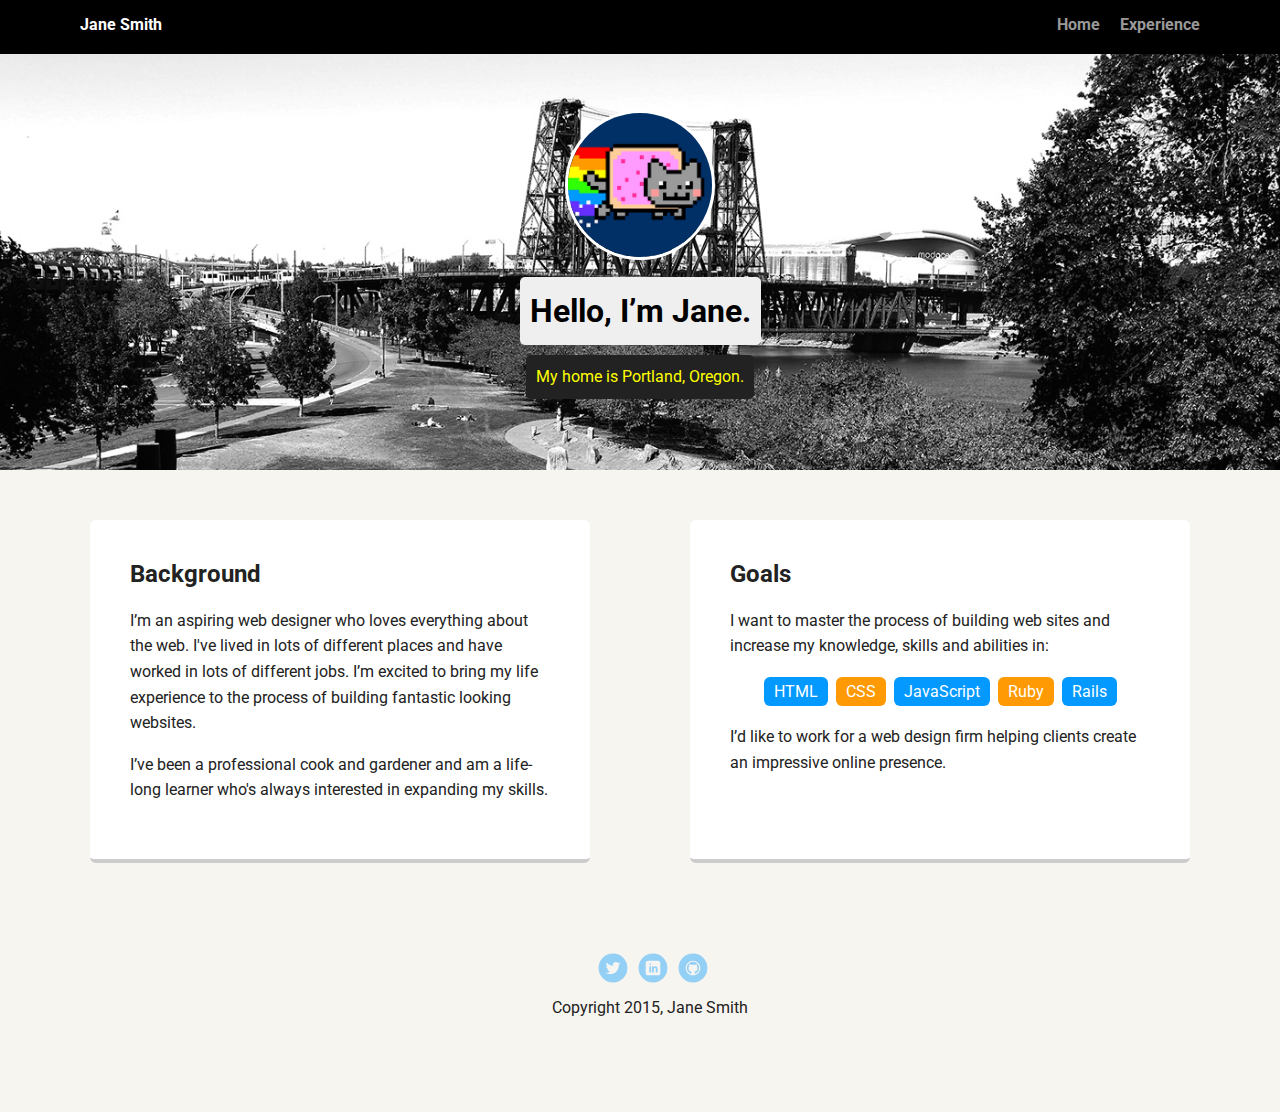
==== index.html @ 6f900d85 "starter file added" ====
<!doctype html>
<html lang="en">
<head>
  <meta charset="utf-8">
  <title>Jane Smith's Profile</title>
  <meta name="viewport" content="width=device-width, initial-scale=1.0">
  <link rel="stylesheet" href="styles.css">
  <link href="https://fonts.googleapis.com/css?family=Muli%7CRoboto:400,300,500,700,900" rel="stylesheet"></head>
  <body>

    <div class="main-nav">
        <ul class="nav">
          <li class="name">Jane Smith</li>
          <li><a href="#">Home</a></li>
          <li><a href="#">Experience</a></li>
        </ul>
    </div>

    <header>
      <img src="images/me.png" alt="Drawing of Jane Smith" class="profile-image">
      <h1 class="tag name">Hello, I’m Jane.</h1>
      <p class="tag location">My home is Portland, Oregon.</p>
    </header>

    <main class="flex">
      <div class="card">
        <h2>Background</h2>
        <p>I’m an aspiring web designer who loves everything about the web. I've lived in lots of different places and have worked in lots of different jobs. I’m excited to bring my life experience to the process of building fantastic looking websites.</p>
        <p>I’ve been a professional cook and gardener and am a life-long learner who's always interested in expanding my skills.</p>
      </div> 

      <div class="card">
        <h2>Goals</h2>
        <p>I want to master the process of building web sites and increase my knowledge, skills and abilities in:</p>
        <ul class="skills">
          <li>HTML</li>
          <li>CSS</li>
          <li>JavaScript</li>
          <li>Ruby</li>
          <li>Rails</li>
        </ul>
        <p>I’d like to work for a web design firm helping clients create an impressive online presence.</p>
      </div> 

    </main>
    <footer>
      <ul>
        <li><a href="#" class="social twitter">Twitter</a></li>
        <li><a href="#" class="social linkedin">LinkedIn</a></li>
        <li><a href="#" class="social github">Github</a></li>
      </ul>
      <p class="copyright">Copyright 2015, Jane Smith</p>
    </footer>
  </body>
  </html>
---- styles.css ----
/* Global Layout Set-up */
* { 
  box-sizing: border-box;
}
  
body {
  margin: 0;
  padding: 0;
  text-align: center;
  font-family: 'Roboto', sans-serif;
  color: #222;
  background: #f7f5f0;
}
/* Link Styles */

a {
  text-decoration: none;
  color: #999;
}
a:hover {
  color: #6633ff;
}

/* Section Styles */

.main-nav {
  width: 100%;
  background: black;
  min-height: 30px;
  padding: 10px;
  position: fixed;
  text-align: center;
}
.nav {
  display: flex;
  justify-content: space-around;
  font-weight: 700;
  list-style-type: none;
  margin: 0 auto;
  padding: 0;
}

.nav .name {
    display: block;
    margin-right: auto;
    color: white;
}
.nav li {
  padding: 5px 10px 10px 10px;
}
.nav a {
  transition: all .5s;
}
.nav a:hover {
  color: white
}

header {
  text-align: center;
  background: url('images/portland.jpg') no-repeat top center ;
  background-size: cover;
  overflow: hidden;
  padding-top: 60px;
}
header {
  line-height: 1.5;
}
header .profile-image {
  margin-top: 50px;
  width: 150px;
  height: 150px;
  border-radius: 50%;
  border: 3px solid white;
  transition: all .5s;
}
header .profile-image:hover {
  transform: scale(1.2) rotate(5deg);
}
.tag {
  background-color: #efefef;
  color: black;
  padding: 10px;
  border-radius: 5px;
  display: table;
  margin: 10px auto;
} 
.location {
  background-color: #222;
  color: yellow;
}
.card {
  margin: 30px;
  padding: 20px 40px 40px;
  max-width: 500px;
  text-align: left;
  background: #fff;
  border-bottom: 4px solid #ccc;
  border-radius: 6px;
  transition: all .5s;
}
.card:hover {
  border-color: #ff99ff;
}

ul.skills {
  padding: 0;
  text-align: center;
}

.skills li {
  border-radius: 6px;
  display: inline-block;
  background: #ff9904;
  color: white;
  padding: 5px 10px;
  margin: 2px;
}

.skills li:nth-child(odd) {
  background: #0399ff;
}

footer {
  width: 100%;
  min-height: 30px;
  padding: 20px 0 40px 20px;
}

footer .copyright {
  top: -8px;
  font-size: .75em;
}

footer ul {
  list-style-type: none;
  margin: 0;
  padding: 0;
}

footer ul li {
  display: inline-block;
}

a.social {
  display: inline-block;
  text-indent: -9999px;
  margin-left: 5px;
  width: 30px;
  height: 30px;
  background-size: 30px 30px;
  opacity: .4;
  transition: all .5s;
}
a.twitter {
  background-image: url(images/twitter.svg);
}
a.linkedin {
  background-image: url(images/linkedin.svg);
}
a.github {
  background-image: url(images/github.svg);
}
a.social:hover {
  opacity: 1;
}
.clearfix {
  clear: both;
}

/* Styles for larger screens */
@media screen and (min-width: 720px) {
  
  .flex {
      display: -ms-flexbox;      /* TWEENER - IE 10 */
      display: flex; 
      max-width: 1200px;
      -ms-flex-pack: distribute;
      justify-content: space-around;
      margin: 0 auto;
  }

  header {
    min-height: 470px;
  }

  .nav {
    max-width: 1200px;
    padding: 0 30px;
  }


  main {
    padding-top: 20px;
  }

  main p {
    line-height: 1.6em;
  }

  footer {
    font-size: 1.3em;
    max-width: 1200px;
    margin: 40px auto;
  }

}
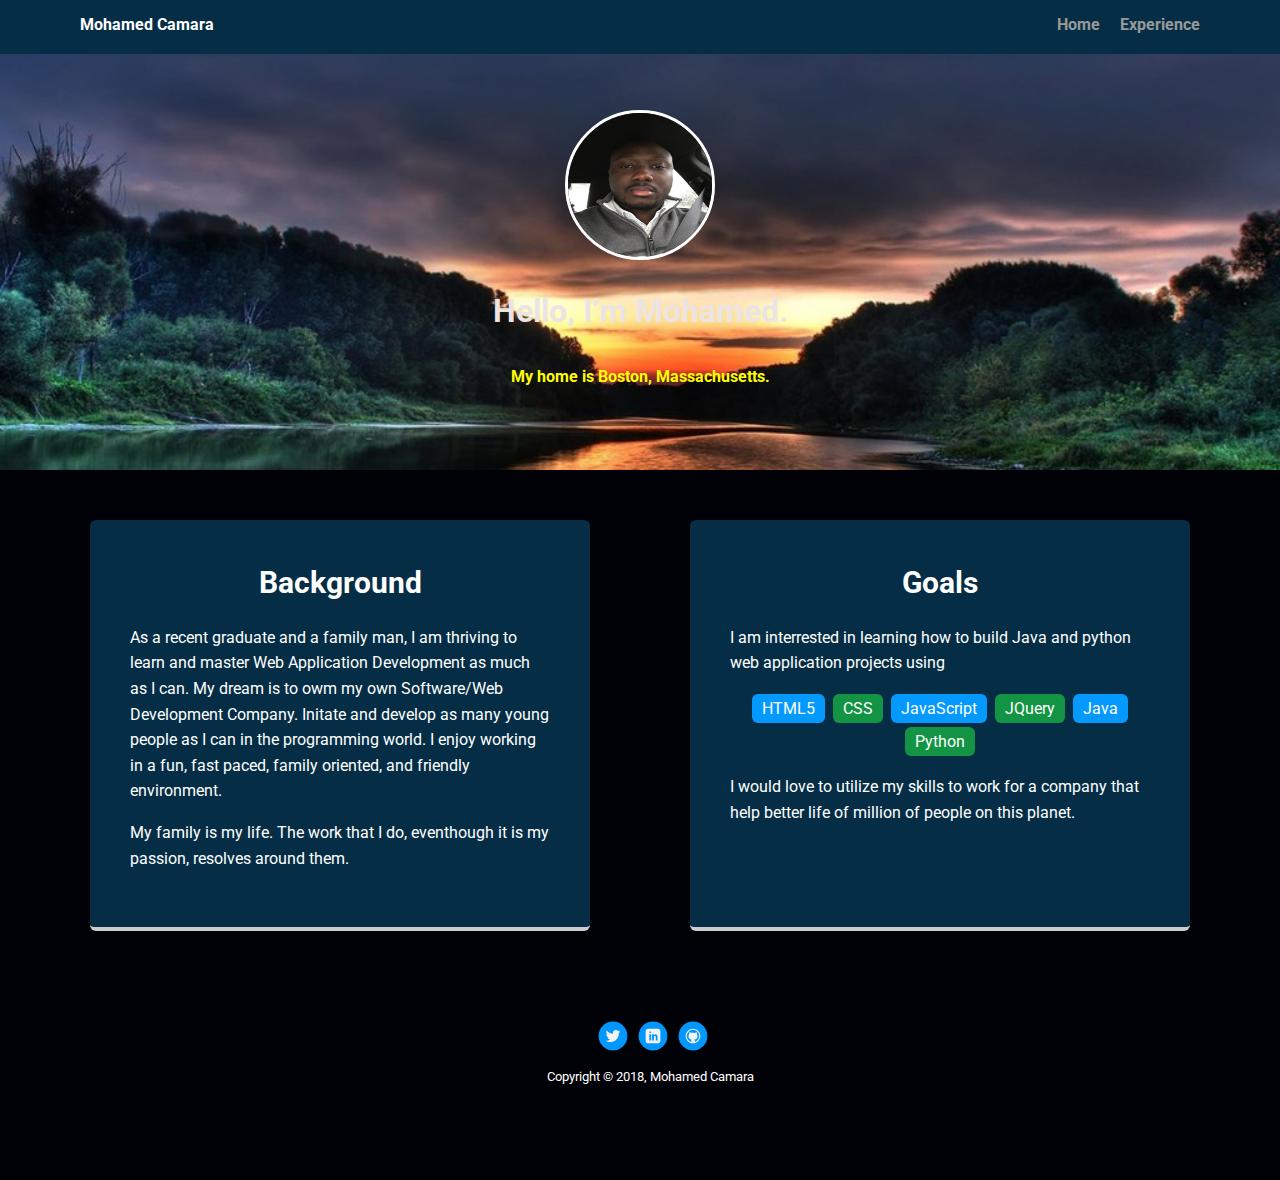
==== commit 80d26f54: "added experience page and css" ====
--- a/index.html
+++ b/index.html
@@ -2,7 +2,7 @@
 <html lang="en">
 <head>
   <meta charset="utf-8">
-  <title>Jane Smith's Profile</title>
+  <title>Mohamed Camara's Profile</title>
   <meta name="viewport" content="width=device-width, initial-scale=1.0">
   <link rel="stylesheet" href="styles.css">
   <link href="https://fonts.googleapis.com/css?family=Muli%7CRoboto:400,300,500,700,900" rel="stylesheet"></head>
@@ -10,46 +10,47 @@
 
     <div class="main-nav">
         <ul class="nav">
-          <li class="name">Jane Smith</li>
-          <li><a href="#">Home</a></li>
-          <li><a href="#">Experience</a></li>
+          <li class="name">Mohamed Camara</li>
+          <li><a href="index.html">Home</a></li>
+          <li><a href="experience.html">Experience</a></li>
         </ul>
     </div>
 
     <header>
-      <img src="images/me.png" alt="Drawing of Jane Smith" class="profile-image">
-      <h1 class="tag name">Hello, I’m Jane.</h1>
-      <p class="tag location">My home is Portland, Oregon.</p>
+      <img src="images/profile.jpg" alt="Picture of me driving" class="profile-image">
+      <h1 class="tag name">Hello, I’m Mohamed.</h1>
+      <p class="tag location">My home is Boston, Massachusetts.</p>
     </header>
 
     <main class="flex">
       <div class="card">
         <h2>Background</h2>
-        <p>I’m an aspiring web designer who loves everything about the web. I've lived in lots of different places and have worked in lots of different jobs. I’m excited to bring my life experience to the process of building fantastic looking websites.</p>
-        <p>I’ve been a professional cook and gardener and am a life-long learner who's always interested in expanding my skills.</p>
+        <p>As a recent graduate and a family man, I am thriving to learn and master Web Application Development as much as I can. My dream is to owm my own Software/Web Development Company. Initate and develop as many young people as I can in the programming world. I enjoy working in a fun, fast paced, family oriented, and friendly environment.</p> 
+          <p>My family is my life. The work that I do, eventhough it is my passion, resolves around them.</p>
       </div> 
 
       <div class="card">
         <h2>Goals</h2>
-        <p>I want to master the process of building web sites and increase my knowledge, skills and abilities in:</p>
+        <p>I am interrested in learning how to build Java and python web application projects using </p>
         <ul class="skills">
-          <li>HTML</li>
+          <li>HTML5</li>
           <li>CSS</li>
           <li>JavaScript</li>
-          <li>Ruby</li>
-          <li>Rails</li>
+          <li>JQuery</li>
+          <li>Java</li>
+          <li>Python</li>
         </ul>
-        <p>I’d like to work for a web design firm helping clients create an impressive online presence.</p>
+        <p>I would love to utilize my skills to work for a company that help better life of million of people on this planet.</p>
       </div> 
 
     </main>
     <footer>
       <ul>
-        <li><a href="#" class="social twitter">Twitter</a></li>
-        <li><a href="#" class="social linkedin">LinkedIn</a></li>
-        <li><a href="#" class="social github">Github</a></li>
+        <li><a href="https://twitter.com/_MohamedCamara" target="_blank" class="social twitter">Twitter</a></li>
+        <li><a href="https://www.linkedin.com/in/mohamed-camara-6aa3156b" target="_blank" class="social linkedin">LinkedIn</a></li>
+        <li><a href="https://github.com/tontonmac" target="_blank" class="social github">Github</a></li>
       </ul>
-      <p class="copyright">Copyright 2015, Jane Smith</p>
+      <p class="copyright"><small>Copyright &copy; 2018, Mohamed Camara</small></p>
     </footer>
   </body>
   </html>
--- a/styles.css
+++ b/styles.css
@@ -8,8 +8,9 @@
   padding: 0;
   text-align: center;
   font-family: 'Roboto', sans-serif;
-  color: #222;
-  background: #f7f5f0;
+  color: white;
+  /* background: #1f1e1d; */
+  background: #000007;
 }
 /* Link Styles */
 
@@ -25,7 +26,7 @@
 
 .main-nav {
   width: 100%;
-  background: black;
+  background:rgb(5, 46, 70);
   min-height: 30px;
   padding: 10px;
   position: fixed;
@@ -57,7 +58,7 @@
 
 header {
   text-align: center;
-  background: url('images/portland.jpg') no-repeat top center ;
+  background: url('images/nature.jpg') no-repeat top center ;
   background-size: cover;
   overflow: hidden;
   padding-top: 60px;
@@ -77,29 +78,30 @@
   transform: scale(1.2) rotate(5deg);
 }
 .tag {
-  background-color: #efefef;
-  color: black;
+  background-color:rgba(255, 0, 0, 0);
+  color: rgb(236, 228, 228);
   padding: 10px;
   border-radius: 5px;
   display: table;
   margin: 10px auto;
 } 
 .location {
-  background-color: #222;
-  color: yellow;
+  background-color: rgba(255, 0, 0, 0);
+  color: rgb(255, 255, 0);
+  font-weight: bold;
 }
 .card {
   margin: 30px;
   padding: 20px 40px 40px;
   max-width: 500px;
   text-align: left;
-  background: #fff;
+  background: rgb(5, 46, 70);
   border-bottom: 4px solid #ccc;
   border-radius: 6px;
   transition: all .5s;
 }
 .card:hover {
-  border-color: #ff99ff;
+  border-color: #7f7e86;
 }
 
 ul.skills {
@@ -110,7 +112,7 @@
 .skills li {
   border-radius: 6px;
   display: inline-block;
-  background: #ff9904;
+  background: #129444;
   color: white;
   padding: 5px 10px;
   margin: 2px;
@@ -148,7 +150,7 @@
   width: 30px;
   height: 30px;
   background-size: 30px 30px;
-  opacity: .4;
+  opacity: .99;
   transition: all .5s;
 }
 a.twitter {
@@ -166,6 +168,33 @@
 .clearfix {
   clear: both;
 }
+
+h2 {
+  text-align: center;
+  font-size: 30px;
+  font-family: 'Roboto', sans-serif;
+}
+
+/* Experience styling */
+.experience {
+  margin-top: 50px;
+}
+
+.experience ul {
+  list-style-type: none;
+}
+
+.title {
+  text-align: center;
+  font-weight: bold;
+  font-size: 20px;
+}
+
+.year {
+  text-align: center;
+}
+
+/* End of Experience styling */
 
 /* Styles for larger screens */
 @media screen and (min-width: 720px) {
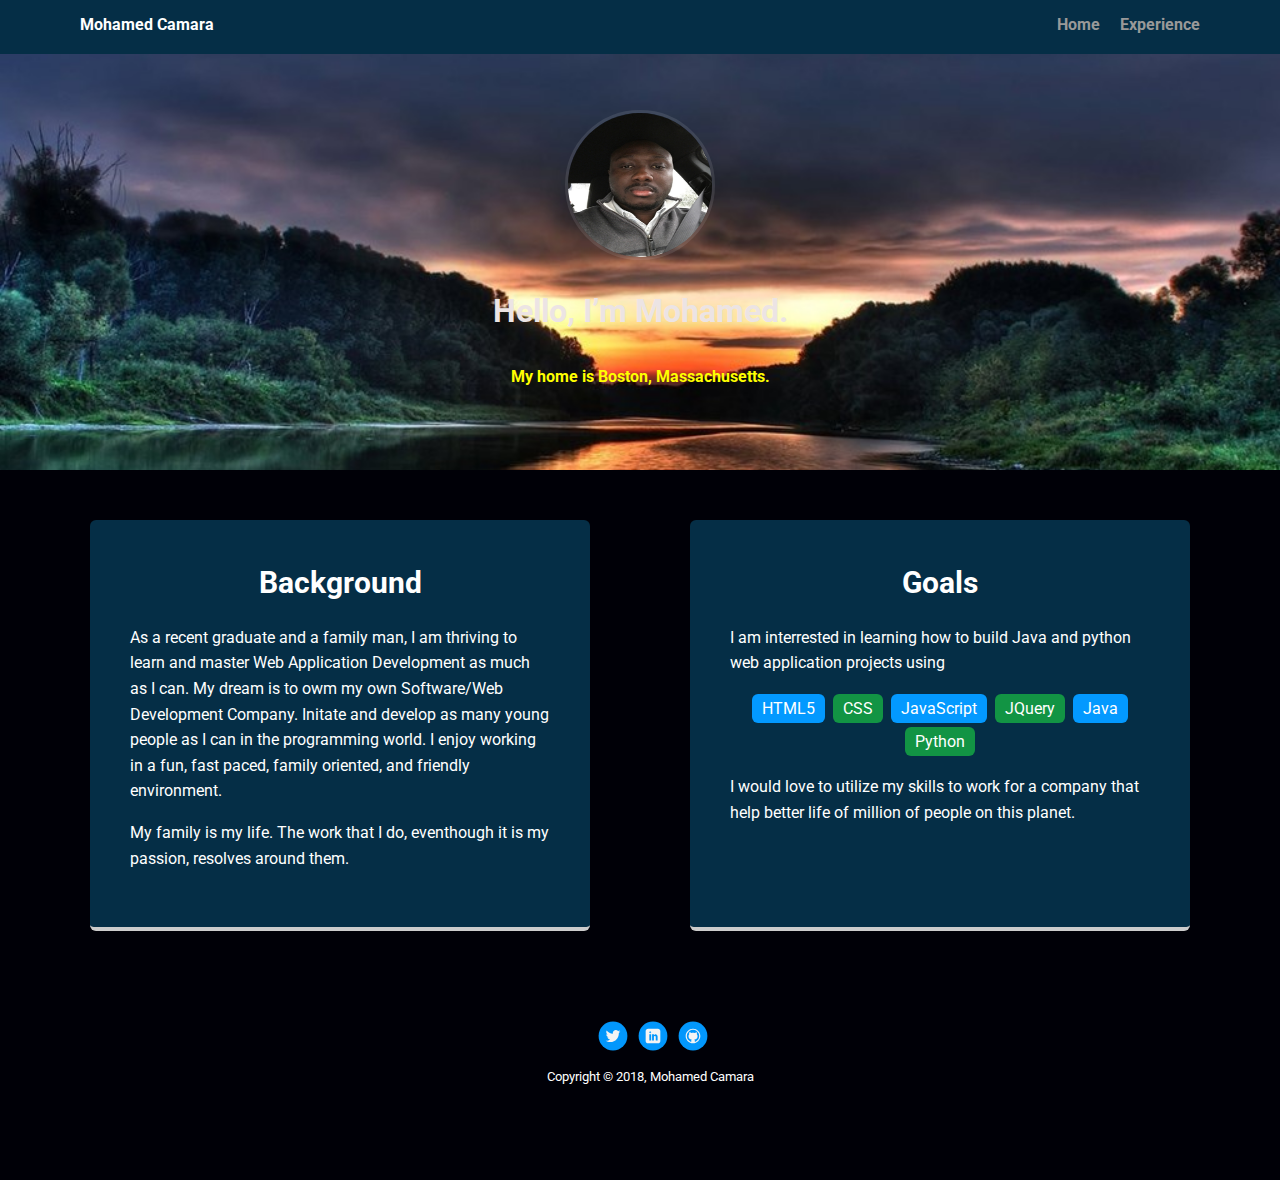
==== commit 0ff5e20c: "final version" ====
--- a/index.html
+++ b/index.html
@@ -42,7 +42,6 @@
         </ul>
         <p>I would love to utilize my skills to work for a company that help better life of million of people on this planet.</p>
       </div> 
-
     </main>
     <footer>
       <ul>
--- a/styles.css
+++ b/styles.css
@@ -71,11 +71,11 @@
   width: 150px;
   height: 150px;
   border-radius: 50%;
-  border: 3px solid white;
-  transition: all .5s;
+  border: 3px solid rgba(255, 255, 255, .1);
+  transition: all .6s;
 }
 header .profile-image:hover {
-  transform: scale(1.2) rotate(5deg);
+  transform: scale(1.4) rotate(360deg);
 }
 .tag {
   background-color:rgba(255, 0, 0, 0);
